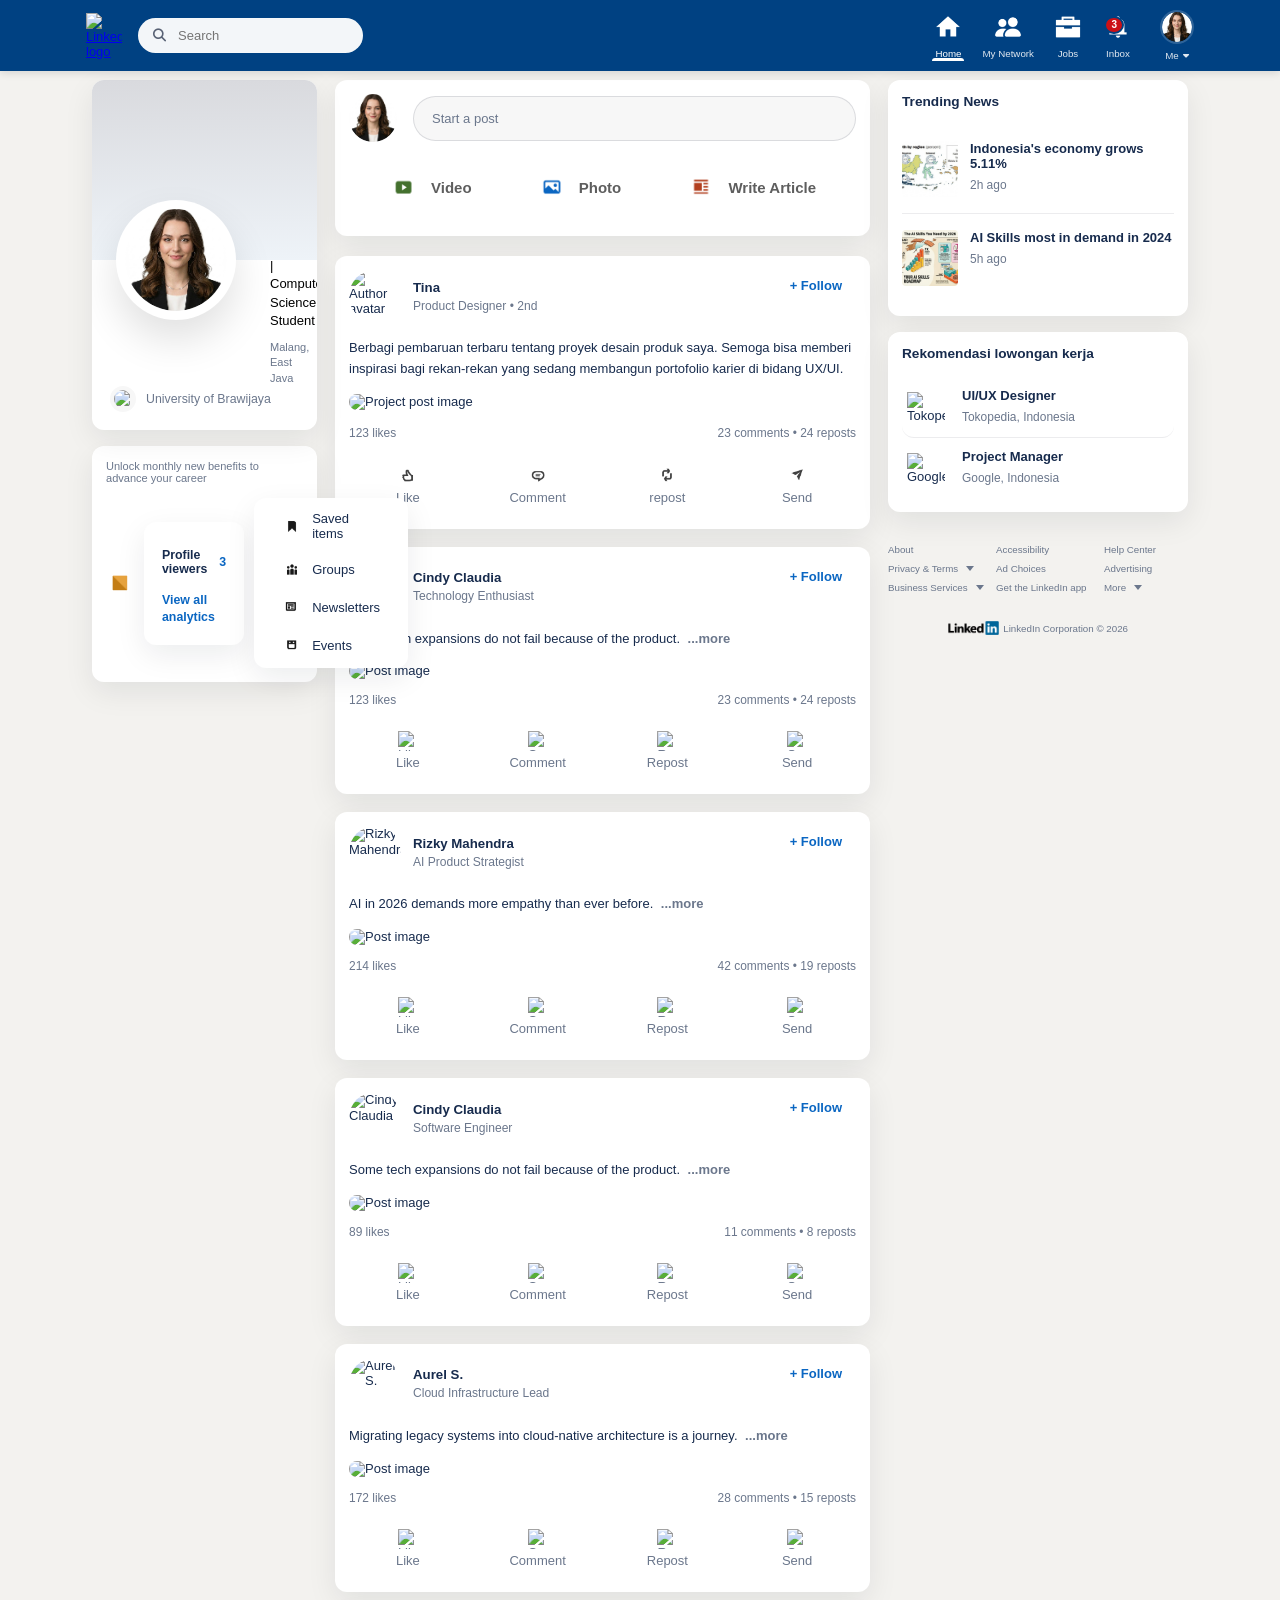
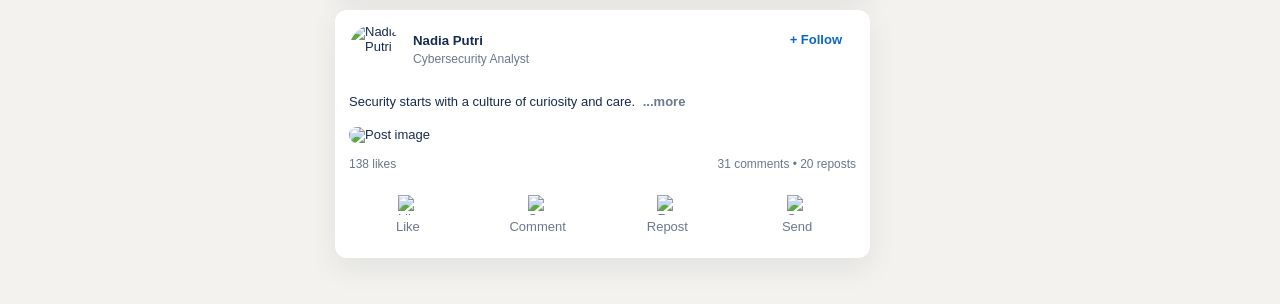
==== index.html @ f642165e "Initial commit" ====
<!DOCTYPE html>
<html lang="id">
<head>
  <meta charset="UTF-8" />
  <meta name="viewport" content="width=device-width, initial-scale=1.0" />
  <title>LinkedIn Redesign</title>
  <link rel="preconnect" href="https://fonts.googleapis.com" />
  <link rel="preconnect" href="https://fonts.gstatic.com" crossorigin />
  <link href="https://fonts.googleapis.com/css2?family=Segoe+UI:wght@400;500;600;700&display=swap" rel="stylesheet" />
  <link rel="stylesheet" href="https://cdnjs.cloudflare.com/ajax/libs/font-awesome/6.5.2/css/all.min.css" integrity="sha512-u6O1axN7+avvS1QzH7Hwz2Jt5/oymE1Uq+wNxxDfi4Z84WU44uWmsajdGq/cvK3U4RHY1sxjYrmxB+QZ7DUxivg==" crossorigin="anonymous" referrerpolicy="no-referrer" />
  <link rel="stylesheet" href="style.css" />
</head>
<body>
  <header class="navbar">
    <div class="navbar-container">
      <div class="navbar-left">
        <a href="#" class="brand">
          <img src="https://upload.wikimedia.org/wikipedia/commons/c/ca/LinkedIn_logo_initials.png" alt="LinkedIn logo" />
        </a>
        <div class="search-box">
          <i class="fas fa-search"></i>
          <input type="text" placeholder="Search" aria-label="Search" />
        </div>
      </div>

      <nav class="navbar-right">
        <ul class="nav-menu">
        <li class="nav-item">
          <a href="index.html" class="nav-button active">
            <img src="foto/home.png" alt="Home" />
            <span>Home</span>
          </a>
        </li>
        <li class="nav-item">
          <a href="#" class="nav-button">
            <img src="foto/network.png" alt="My Network" />
            <span>My Network</span>
          </a>
        </li>
        <li class="nav-item">
          <a href="job.html" class="nav-button">
            <img src="foto/job.png" alt="Jobs" />
            <span>Jobs</span>
          </a>
        </li>
        <li class="nav-item">
          <a href="inbox.html" class="nav-button">
            <img src="foto/inbox.png" alt="Inbox" />
            <span>Inbox</span>
            <span class="nav-badge">3</span>
          </a>
        </li>
        <li class="nav-item profile-item">
          <a href="profile_page.html" class="profile-button">
            <img src="foto/profile.png" alt="Profile" />
            <span>Me <i class="fas fa-caret-down"></i></span>
          </a>
        </li>
      </ul>
    </nav>
    </div>
  </header>

  <main class="page-wrapper">
    <div class="page-grid">
      <aside class="sidebar sidebar-left">
        <section class="card profile-card">
          <div class="profile-banner"></div>
          <div class="profile-avatar-wrap">
            <img class="profile-avatar" src="foto/profile.png" alt="Profil Lindsy" />
          </div>
        <div class="profile-details">
          <h2>Lindsy</h2>
          <p class="profile-role" style="color: #000000;">Information Systems Major | Computer Science Student</p>
          <p class="profile-location">Malang, East Java</p>
        </div>
        <div class="profile-university">
          <img src="https://static.ub.ac.id/static_files/logo/Frame-UB-BT-ala-Jpg.jpg" alt="University of Brawijaya" />
          <span>University of Brawijaya</span>
        </div>
      </section>

      <section class="card promo-card">
        <p class="promo-text">Unlock monthly new benefits to advance your career</p>
        <div class="promo-action">
            <img src="foto/premium.png" alt="Premium icon" />

      <section class="card stats-card">
        <div class="stat-row">
          <span class="stat-title">Profile viewers</span>
          <span class="stat-value">3</span>
        </div>
        <a href="#" class="stat-link">View all analytics</a>
      </section>

      <section class="card nav-card">
        <a href="#" class="nav-item">
          <span class="nav-icon"><img src="foto/save.png" alt="Saved items" /></span>
          <span>Saved items</span>
        </a>
        <a href="#" class="nav-item">
          <span class="nav-icon"><img src="foto/group.png" alt="Groups" /></span>
          <span>Groups</span>
        </a>
        <a href="#" class="nav-item">
          <span class="nav-icon"><img src="foto/news.png" alt="Newsletters" /></span>
          <span>Newsletters</span>
        </a>
        <a href="#" class="nav-item">
          <span class="nav-icon"><img src="foto/event.png" alt="Events" /></span>
          <span>Events</span>
        </a>
      </section>
    </aside>

    <section class="content-area">
      <section class="card post-creator-card">
        <div class="post-create-top">
          <img class="small-avatar" src="foto/profile.png" alt="Avatar" />
          <button class="create-input">Start a post</button>
        </div>
        <div class="post-actions">
          <button><img src="foto/video.png" alt="Video icon" width="100%" /><span>Video</span></button>
          <button><img src="foto/photo.png" alt="Photo icon" width="100%" /><span>Photo</span></button>
          <button><img src="foto/write.png" alt="Write icon" width="100%" /><span>Write Article</span></button>
        </div>
      </section>

      <section id="feed">
        <section class="card post-card">
          <div class="post-header">
            <div class="post-header-left">
              <img src="https://images.unsplash.com/photo-1524504388940-b1c1722653e1?auto=format&fit=crop&w=100&q=80" alt="Author avatar" />
              <div class="post-user">
                <h4>Tina</h4>
                <p>Product Designer • 2nd</p>
              </div>
            </div>
            <button class="follow-button">+ Follow</button>
          </div>

          <div class="post-content">
            <p class="post-text">Berbagi pembaruan terbaru tentang proyek desain produk saya. Semoga bisa memberi inspirasi bagi rekan-rekan yang sedang membangun portofolio karier di bidang UX/UI.</p>
            <img class="post-image" src="https://course-net.com/wp-content/uploads/2022/10/RwbLRVfdwEWPSXIowg8UG6mmHADzpUBjfjzMPgti.png" alt="Project post image" />
          </div>

          <div class="post-meta">
            <span class="meta-left">123 likes</span>
            <span class="meta-right">23 comments • 24 reposts</span>
          </div>

          <div class="post-actions-row">
            <button><img src="foto/like.png" alt="Like" /><span>Like</span></button>
            <button><img src="foto/comment.png" alt="Comment" /><span>Comment</span></button>
            <button><img src="foto/repost.png" alt="Share" /><span>repost</span></button>
            <button><img src="foto/send.png" alt="Send" /><span>Send</span></button>
          </div>
        </section>
      </section>
    </section>

    <aside class="sidebar sidebar-right">
      <section class="card trending-card">
        <h3>Trending News</h3>
        <div class="trend-item">
          <a href="#" class="trend-link">
            <img src="foto/news1.jpg" alt="News 1 Thumbnail" class="trend-thumb" />
            <div class="trend-text">
              <p class="trend-title">Indonesia's economy grows 5.11%</p>
              <p class="trend-meta">2h ago</p>
            </div>
          </a>
        </div>
        <div class="trend-item">
          <a href="#" class="trend-link">
            <img src="foto/news2.png" alt="News 2 Thumbnail" class="trend-thumb" />
            <div class="trend-text">
              <p class="trend-title">AI Skills most in demand in 2024</p>
              <p class="trend-meta">5h ago</p>
            </div>
          </a>
        </div>
      </section>

      <section class="card jobs-card">
        <h3>Rekomendasi lowongan kerja</h3>
        <a href="#" class="job-item job-link">
          <div class="job-logo"><img src="https://lf-web-assets.tokopedia-static.net/obj/tokopedia-web-sg/arael_v3/9438c3e2.png" alt="Tokopedia" /></div>
          <div>
            <p class="job-title">UI/UX Designer</p>
            <p class="job-company">Tokopedia, Indonesia</p>
          </div>
        </a>
        <a href="#" class="job-item job-link">
          <div class="job-logo"><img src="https://upload.wikimedia.org/wikipedia/commons/2/2f/Google_2015_logo.svg" alt="Google" /></div>
          <div>
            <p class="job-title">Project Manager</p>
            <p class="job-company">Google, Indonesia</p>
          </div>
        </a>
      </section>

      <section class="footer-links">
        <a href="#">About</a>
        <a href="#">Accessibility</a>
        <a href="#">Help Center</a>
        <a href="#" class="footer-dropdown">Privacy & Terms</a>
        <a href="#">Ad Choices</a>
        <a href="#">Advertising</a>
        <a href="#" class="footer-dropdown">Business Services</a>
        <a href="#">Get the LinkedIn app</a>
        <a href="#" class="footer-dropdown">More</a>
      </section>
      <div class="footer-copyright">
        <img src="foto/linkedin.png" alt="LinkedIn Logo" class="footer-logo" />
        <span>LinkedIn Corporation © 2026</span>
      </div>
    </aside>
    </div>
  </main>

  <script src="script.js"></script>
</body>
</html>
---- style.css ----
:root {
  color-scheme: light;
  --bg: #f3f2ef;
  --card: #ffffff;
  --surface: #003B5C;
  --text: #172b4d;
  --muted: #6b778c;
  --border: rgba(15, 23, 42, 0.08);
  --shadow: 0 10px 30px rgba(15, 23, 42, 0.08);
}

* {
  box-sizing: border-box;
}

html,
body {
  margin: 0;
  min-height: 100%;
  font-family: 'Segoe UI', sans-serif;
  background: var(--bg);
  color: var(--text);
  font-size: 13px;
}

body {
  padding: 60px 0 0;
}

.main-container,
.page-wrapper {
  max-width: 1128px;
  margin: 0 auto;
  padding: 20px 16px 28px;
}

button,
input {
  font: inherit;
}

.navbar {
  min-height: 64px;
  background: #004182;
  color: #ffffff;
  position: fixed;
  top: 0;
  left: 0;
  width: 100%;
  z-index: 100;
  box-shadow: 0 2px 8px rgba(0, 0, 0, 0.12);
}

.navbar-container {
  max-width: 1128px;
  width: 100%;
  margin: 0 auto;
  padding:  10px;
  display: flex;
  justify-content: space-between;
  align-items: center;
}

.navbar-left {
  display: flex;
  align-items: center;
  gap: 16px;
}

.brand {
  display: flex;
  align-items: center;
  width: auto;
}

.brand img {
  width: 36px;
  height: auto;
  display: block;
}

.search-box {
  display: flex;
  align-items: center;
  gap: 10px;
  background: #f3f6f9;
  color: #596275;
  padding: 8px 14px;
  border-radius: 999px;
  width: min(360px, 100%);
  border: 1px solid rgba(255, 255, 255, 0.18);
}

.search-box input {
  border: none;
  outline: none;
  width: 100%;
  background: transparent;
  color: #182635;
}

.navbar-right {
  display: flex;
  align-items: center;
  height: 100%;
}

.nav-menu {
  display: flex;
  align-items: stretch;
  gap: 18px;
  margin: 0;
  padding: 0;
  list-style: none;
  height: 100%;
}

.nav-item {
  display: flex;
  align-items: stretch;
}

.nav-button,
.profile-button {
  display: flex;
  flex-direction: column;
  align-items: center;
  justify-content: center;
  gap: 6px;
  text-decoration: none;
  color: rgba(255, 255, 255, 0.88);
  font-size: 0.75rem;
  transition: color 0.2s ease, transform 0.2s ease;
  position: relative;
  height: 100%;
}

.nav-button {
  text-decoration: none;
}

.nav-button:hover {
  text-decoration: none;
}

.nav-button.active {
  color: #ffffff;
}

.nav-button.active img {
  filter: brightness(0) invert(1);
}

.nav-badge {
  position: absolute;
  top: 6px;
  right: 10px;
  background-color: #cc1016;
  color: #ffffff;
  font-size: 10px;
  font-weight: 700;
  border-radius: 50%;
  padding: 2px 5px;
  min-width: 16px;
  text-align: center;
  border: 2px solid #004182;
  line-height: 1;
}

.nav-button.active::after {
  content: "";
  position: absolute;
  bottom: 0;
  left: 50%;
  transform: translateX(-50%);
  width: 32px;
  height: 3px;
  background-color: #ffffff;
  border-radius: 4px 4px 0 0;
  z-index: 5;
  height: 3px;
  background-color: #ffffff;
}

.trend-link {
  display: flex;
  align-items: flex-start;
  gap: 12px;
  text-decoration: none;
  color: var(--text);
  padding: 10px 0;
}

.trend-text {
  flex: 1;
}

.trend-thumb {
  width: 56px;
  height: 56px;
  object-fit: cover;
  border-radius: 4px;
  flex-shrink: 0;
}

.trend-link:hover {
  text-decoration: underline;
  color: #0a66c2;
}

.job-link {
  display: flex;
  align-items: center;
  gap: 12px;
  padding: 10px;
  border-radius: 12px;
  text-decoration: none;
  color: inherit;
  transition: background-color 0.2s ease;
}

.job-link:hover {
  background-color: rgba(0, 0, 0, 0.03);
}

.nav-button img {
  max-height: 30px;
  width: auto;
  display: block;
}

.profile-button img{
  max-height: 50px;
  width: auto;
  display: block;
}

.nav-button:hover,
.profile-button:hover {
  color: #ffffff;
  transform: translateY(-1px);
}

.profile-item {
  padding-left: 8px;
}

.profile-button img {
  width: 34px;
  height: 34px;
  border-radius: 50%;
  object-fit: cover;
  border: 2px solid rgba(255, 255, 255, 0.18);
}

.profile-button span {
  display: inline-flex;
  align-items: center;
  gap: 4px;
}

.page-grid {
  display: grid;
  align-items: start;
  grid-template-columns: 225px minmax(0, 1fr) 300px;
  gap: 18px;
}

.sidebar {
  display: flex;
  flex-direction: column;
  gap: 16px;
}

.sidebar-left {
  grid-column: 1;
  position: sticky;
  top: 80px;
  align-self: start;
}

.content-area {
  grid-column: 2;
}

.sidebar-right {
  grid-column: 3;
  position: sticky;
  top: 80px;
  align-self: start;
}

.card {
  background: var(--card);
  border-radius: 12px;
  box-shadow: var(--shadow);
  padding: 14px;
}

.profile-card {
  position: relative;
  padding: 84px 18px 18px;
  text-align: left;
  overflow: hidden;
}

.profile-banner {
  position: absolute;
  top: 0;
  left: 0;
  right: 0;
  height: 80px;
  background: #eef3f8;
}

.profile-avatar-wrap {
  position: absolute;
  top: 39px;
  left: 18px;
  transform: none;
}

.profile-avatar {
  width: 85px;
  height: 85px;
  border-radius: 50%;
  object-fit: cover;
  border: 3px solid #ffffff;
  background: #ffffff;
}

.profile-details {
  margin-top: 45px;
}

.profile-card h2 {
  margin: 0 0 8px;
  font-size: 1.2rem;
}

.profile-role,
.profile-location,
.trend-meta,
.job-company,
.stat-link {
  margin: 0;
  color: #6b778c;
  line-height: 1.4;
  font-size: 0.85rem;
}

.profile-university {
  display: flex;
  align-items: center;
  gap: 10px;
  margin-top: 5px;
  color: #172b4d;
  font-size: 0.95rem;
}

.profile-university img {
  width: 28px;
  height: auto;
  display: block;
  border-radius: 6px;
  background: #f7f7f7;
  padding: 4px;
}

.promo-card {
  padding: 14px;
}

.promo-text {
  margin: 0 0 14px;
  color: #6b778c;
  font-size: 0.85rem;
}

.promo-action {
  display: flex;
  align-items: center;
  gap: 10px;
}

.promo-action img {
  width: 28px;
  height: auto;
  display: block;
}

.promo-link {
  color: #0a66c2;
  font-weight: 600;
  text-decoration: none;
}

.stats-card {
  padding: 18px;
}

.stats-card .stat-row {
  display: flex;
  justify-content: space-between;
  align-items: center;
  gap: 12px;
  margin-bottom: 8px;
}

.stat-title {
  color: #172b4d;
  font-weight: 600;
  font-size: 0.95rem;
}

.stat-value {
  color: #101828;
  font-size: 1.5rem;
  font-weight: 700;
}

.stat-link {
  color: #6b778c;
  text-decoration: none;
  font-size: 0.92rem;
}

.nav-card {
  display: flex;
  flex-direction: column;
  gap: 6px;
  padding: 7px 16px;
}

.nav-card .nav-item {
  display: flex;
  align-items: center;
  gap: 10px;
  padding: 6px 12px;
  color: var(--text);
  text-decoration: none;
  border-radius: 10px;
  transition: background 0.2s ease, color 0.2s ease;
}

.nav-card .nav-item:hover {
  background: #f5f7fa;
  color: #0a66c2;
}

.nav-card .nav-item:last-child {
  border-bottom: none;
}

.nav-card .nav-icon {
  display: inline-flex;
  align-items: center;
  justify-content: center;
  width: auto;
  height: auto;
  border-radius: 0;
  background: none;
  padding: 0;
  margin: 0;
}

.nav-card .nav-icon img {
  width: 20px;
  height: 20px;
  object-fit: contain;
  display: block;
}

.nav-icon {
  display: inline-flex;
  align-items: center;
  justify-content: center;
  width: 30px;
  height: 30px;
  border-radius: 8px;
  background: #eef3f8;
  color: #0a66c2;
  font-size: 0.95rem;
}

.premium-box {
  margin-top: 18px;
  background: #f0fbff;
  border-radius: 12px;
  padding: 14px;
}

.premium-box p {
  margin: 0 0 12px;
  color: #1d484f;
  font-size: 0.95rem;
}

.btn {
  border: none;
  border-radius: 999px;
  padding: 10px 16px;
  cursor: pointer;
  transition: transform 0.2s ease, box-shadow 0.2s ease;
}

.btn:hover {
  transform: translateY(-1px);
  box-shadow: 0 8px 20px rgba(0, 0, 0, 0.08);
}

.btn-primary {
  background: #0a66c2;
  color: #fff;
  font-weight: 600;
}

.stats-card .stat-row {
  display: flex;
  justify-content: space-between;
  align-items: center;
  padding: 8px 0;
  gap: 12px;
  transition: background-color 0.2s ease;
}

.stats-card .stat-row:hover {
  background-color: #f3f2ef;
  cursor: pointer;
}

.stat-title {
  color: #172b4d;
  font-weight: 600;
  font-size: 0.95rem;
}

.stat-value {
  color: #0a66c2;
  font-size: 0.95rem;
  font-weight: 700;
}

.stat-link {
  color: #0966bd;
  font-weight: 600;
  cursor: pointer;
}

.nav-card i {
  width: 24px;
  text-align: center;
  color: #0a66c2;
}

.content-area {
  display: flex;
  flex-direction: column;
  gap: 20px;
}

.post-creator-card {
  display: flex;
  flex-direction: column;
  gap: 10px;
}

.post-create-top {
  display: flex;
  align-items: center;
  gap: 16px;
}

.small-avatar {
  width: 48px;
  height: 48px;
  border-radius: 50%;
  object-fit: cover;
}

.create-input {
  flex: 1;
  border: 1px solid rgba(15, 23, 42, 0.12);
  border-radius: 999px;
  padding: 14px 18px;
  text-align: left;
  color: var(--muted);
  background: #f7f7f7;
  cursor: pointer;
}

.post-actions {
  display: flex;
  justify-content: space-between;
  align-items: center;
  padding: 8px 16px;
  background-color: #ffffff;
}

.post-actions button {
  display: flex;
  align-items: center;
  gap: 12px; 
  background-color: #ffffff;
  border: none;
  outline: none;
  padding: 12px 24px; 
  border-radius: 8px; 
  cursor: pointer;
  transition: background-color 0.2s ease;
}

.post-actions button span {
  font-size: 15px;
  font-weight: 600;       
  color: #5e5e5e;       
}

.post-actions button:hover {
  background-color: #f3f2ef;
}

.post-actions button img {
  width: 30px !important;  
  height: 30px !important; 
  object-fit: contain;     
}

.post-card {
  display: flex;
  flex-direction: column;
  gap: 16px;
  margin-bottom: 18px;
}

.post-card .post-header {
  display: flex;
  justify-content: space-between;
  align-items: flex-start;
  gap: 12px;
}

.post-header-left {
  display: flex;
  gap: 12px;
  align-items: center;
}

.post-header-left img {
  width: 52px;
  height: 52px;
  border-radius: 50%;
  object-fit: cover;
}

.post-user {
  display: flex;
  flex-direction: column;
  gap: 4px;
}

.post-user h4 {
  margin: 0;
  font-size: 1.02rem;
}

.post-user p {
  margin: 0;
  color: var(--muted);
  font-size: 0.93rem;
}

.follow-button {
  border: none;
  outline: none;
  background: #ffffff;
  padding: 8px 14px;
  border-radius: 6px;
  color: #0a66c2;
  font-weight: 600;
  cursor: pointer;
  transition: background-color 0.2s ease;
}

.follow-button:hover {
  background-color: rgba(10, 102, 194, 0.1);
}

.post-content {
  display: flex;
  flex-direction: column;
  gap: 14px;
}

.post-text {
  margin: 0;
  color: var(--text);
  line-height: 1.6;
}

.more-btn {
  display: inline;
  color: #6b778c;
  text-decoration: none;
  margin-left: 4px;
  font-weight: 600;
  cursor: pointer;
}

.more-btn:hover {
  text-decoration: underline;
  color: #0a66c2;
}

.post-text-full.hidden {
  display: none;
}

.post-text-full {
  color: var(--text);
}

.post-image {
  width: 100%;
  height: auto;
  border-radius: 8px;
  object-fit: cover;
  max-height: 360px;
}

.post-meta {
  display: flex;
  justify-content: space-between;
  align-items: center;
  color: var(--muted);
  font-size: 0.92rem;
  gap: 12px;
}

.post-meta .meta-right {
  white-space: nowrap;
}

.post-actions-row {
  display: flex;
  gap: 12px;
  flex-wrap: wrap;
}

.post-actions-row button {
  flex: 1 1 calc(25% - 12px);
  min-width: 90px;
  display: flex;
  flex-direction: column;
  align-items: center;
  justify-content: center;
  gap: 4px;
  background: #FFFFFF;
  border: none;
  border-radius: 10px;
  padding: 10px 0;
  cursor: pointer;
  color: var(--muted);
}

.post-actions-row button:hover {
  background: #f3f3f3;
  color: #000000;
}

.post-actions-row button img {
  width: 20px !important;
  height: 20px !important;
  object-fit: contain;
}

.trending-card h3,
.jobs-card h3 {
  margin: 0 0 16px;
  font-size: 1.05rem;
}

.trend-item,
.job-item {
  display: flex;
  gap: 12px;
  align-items: center;
  padding: 6px 0;
  border-bottom: 1px solid rgba(15, 23, 42, 0.08);
}

.trend-item:last-child,
.job-item:last-child {
  border-bottom: none;
}

.trend-title,
.job-title {
  margin: 0 0 6px;
  font-weight: 600;
}

.trend-meta,
.job-company {
  margin: 0;
  color: var(--muted);
  font-size: 0.92rem;
}

.job-logo {
  width: 48px;
  height: 48px;
  min-width: 48px;
  border-radius: 12px;
  display: grid;
  place-items: center;
}

.job-logo img {
  width: 38px;
  height: auto;
  display: block;
}

.footer-links {
  display: grid;
  grid-template-columns: repeat(3, minmax(100px, 1fr));
  gap: 8px;
  margin-top: 16px;
  font-size: 0.75rem;
}

.footer-links a {
  color: var(--muted);
  text-decoration: none;
  font-size: 0.75rem;
  display: inline-flex;
  align-items: center;
  gap: 4px;
}

.footer-links a:hover {
  color: #0a66c2;
}

.footer-dropdown::after {
  content: '';
  display: inline-block;
  margin-left: 4px;
  width: 0;
  height: 0;
  border-left: 4px solid transparent;
  border-right: 4px solid transparent;
  border-top: 5px solid currentColor;
}

.footer-copyright {
  display: flex;
  align-items: center;
  justify-content: center;
  gap: 4px;
  margin-top: 12px;
  font-size: 0.75rem;
  color: var(--muted);
}

.footer-logo {
  width: auto;
  height: 14px;
}

@media (max-width: 1160px) {
  .page-grid {
    grid-template-columns: repeat(12, minmax(0, 1fr));
  }

  .sidebar-left {
    grid-column: span 4;
  }

  .content-area {
    grid-column: span 8;
  }

  .sidebar-right {
    grid-column: span 12;
  }
}

@media (max-width: 900px) {
  .page-grid {
    grid-template-columns: repeat(12, minmax(0, 1fr));
  }

  .sidebar-left,
  .content-area,
  .sidebar-right {
    grid-column: span 12;
  }

  .page-grid {
    grid-template-columns: 1fr;
  }

  .navbar {
    flex-wrap: wrap;
    gap: 14px;
  }

  .search-box {
    width: 100%;
  }

  .navbar-right {
    justify-content: space-between;
    width: 100%;
  }

  .post-actions button,
  .post-actions-row button {
    flex: 1 1 100%;
  }

  .footer-links {
    grid-template-columns: 1fr;
  }
}

@media (max-width: 620px) {
  .navbar {
    padding: 0 16px;
  }

  .page-grid {
    padding: 16px;
  }

  .card {
    padding: 16px;
  }

  .nav-link {
    font-size: 0.9rem;
  }
}

/* Profile page specific styles */
.profile-grid {
  gap: 24px;
}

.page-grid.profile-grid {
  display: grid;
  align-items: start;
  grid-template-columns: 70% 30%;
  gap: 24px;
}

.profile-main {
  display: flex;
  flex-direction: column;
  gap: 16px;
}

.profile-sidebar {
  display: flex;
  flex-direction: column;
  gap: 16px;
}

.profile-main > .card {
  padding: 24px;
}

.profile-main-card {
  position: relative;
  padding: 120px 24px 24px;
  overflow: hidden;
  min-height: 320px;
}

.profile-banner {
  position: absolute;
  top: 0;
  left: 0;
  right: 0;
  height: 180px;
  background: linear-gradient(180deg, #d9dade 0%, #eef3f8 100%);
}

.profile-avatar-wrap {
  position: absolute;
  top: 120px;
  left: 24px;
  width: 120px;
  height: 120px;
  border-radius: 50%;
  background: #ffffff;
  display: grid;
  place-items: center;
  padding: 6px;
  box-shadow: 0 20px 40px rgba(0, 0, 0, 0.12);
}

.profile-avatar {
  width: 108px;
  height: 108px;
  border-radius: 50%;
  object-fit: cover;
}

.profile-details {
  padding-left: 160px;
  display: flex;
  flex-direction: column;
  gap: 10px;
  margin-top: 0;
}

.profile-details h2 {
  margin: 0;
  font-size: 2rem;
  line-height: 1.1;
}

.profile-role {
  margin: 0;
  color: #4f5f6f;
  font-size: 1rem;
  max-width: 520px;
}

.profile-meta-row {
  display: flex;
  align-items: center;
  gap: 14px;
  flex-wrap: wrap;
  color: #6b778c;
  font-size: 0.95rem;
}

.profile-university {
  display: flex;
  align-items: center;
  gap: 10px;
  color: #6b778c;
  font-size: 0.95rem;
  margin: 0;
}

.profile-university img {
  width: 26px;
  height: 26px;
  border-radius: 50%;
  object-fit: cover;
}

.stat-link {
  display: inline-flex;
  color: #0a66c2;
  text-decoration: none;
  font-weight: 600;
  font-size: 0.95rem;
}

.profile-actions {
  display: flex;
  flex-wrap: wrap;
  gap: 8px;
  margin-top: 18px;
}

.profile-actions .btn {
  padding: 10px 18px;
  min-height: 42px;
  font-size: 0.95rem;
}

.about-card,
.experience-card,
.people-viewed-card,
.recommendation-card {
  padding: 24px;
}

.about-card h3,
.experience-card h3,
.people-viewed-card h3,
.recommendation-card h3 {
  margin: 0 0 16px;
  font-size: 1.05rem;
}

.about-card p,
.experience-card p {
  margin: 0;
  line-height: 1.75;
  color: #4f5f6f;
}

.experience-item {
  display: flex;
  gap: 16px;
  align-items: flex-start;
}

.experience-item .job-logo-small img {
  width: 56px;
  height: 56px;
  border-radius: 12px;
  object-fit: cover;
}

.people-viewed-item {
  display: grid;
  grid-template-columns: auto 1fr auto;
  gap: 12px;
  align-items: center;
}

.recommendation-item {
  display: grid;
  grid-template-columns: auto 1fr;
  gap: 12px;
  align-items: center;
}

.people-viewed-item:last-child,
.recommendation-item:last-child {
  margin-bottom: 0;
}

.avatar-sm,
.rec-avatar img {
  width: 44px;
  height: 44px;
  border-radius: 50%;
  object-fit: cover;
}

.people-viewed-info,
.rec-content {
  min-width: 0;
}

.people-viewed-info .job-title,
.rec-content .job-title {
  margin: 0 0 4px;
  font-weight: 700;
}

.people-viewed-info .job-meta,
.rec-content .job-company,
.rec-content .job-meta {
  margin: 0;
  color: #6b778c;
  font-size: 0.88rem;
  line-height: 1.4;
}

.connect-btn {
  white-space: nowrap;
  justify-self: end;
}

.show-all-link,
.see-more-link {
  display: inline-flex;
  margin-top: 12px;
  color: #0a66c2;
  text-decoration: none;
  font-weight: 600;
}

.widget-card {
  display: flex;
  flex-direction: column;
  gap: 16px;
}

@media (max-width: 960px) {
  .page-grid.profile-grid {
    grid-template-columns: 1fr;
  }

  .profile-main-card {
    padding: 120px 18px 18px;
  }

  .profile-avatar-wrap {
    left: 18px;
  }

  .profile-details {
    padding-left: 0;
  }
}

@media (max-width: 720px) {
  .navbar-container {
    flex-wrap: wrap;
    justify-content: center;
    gap: 12px;
  }

  .navbar-right {
    width: 100%;
  }

  .nav-menu {
    justify-content: center;
    flex-wrap: wrap;
  }

  .profile-grid {
    gap: 18px;
  }
}
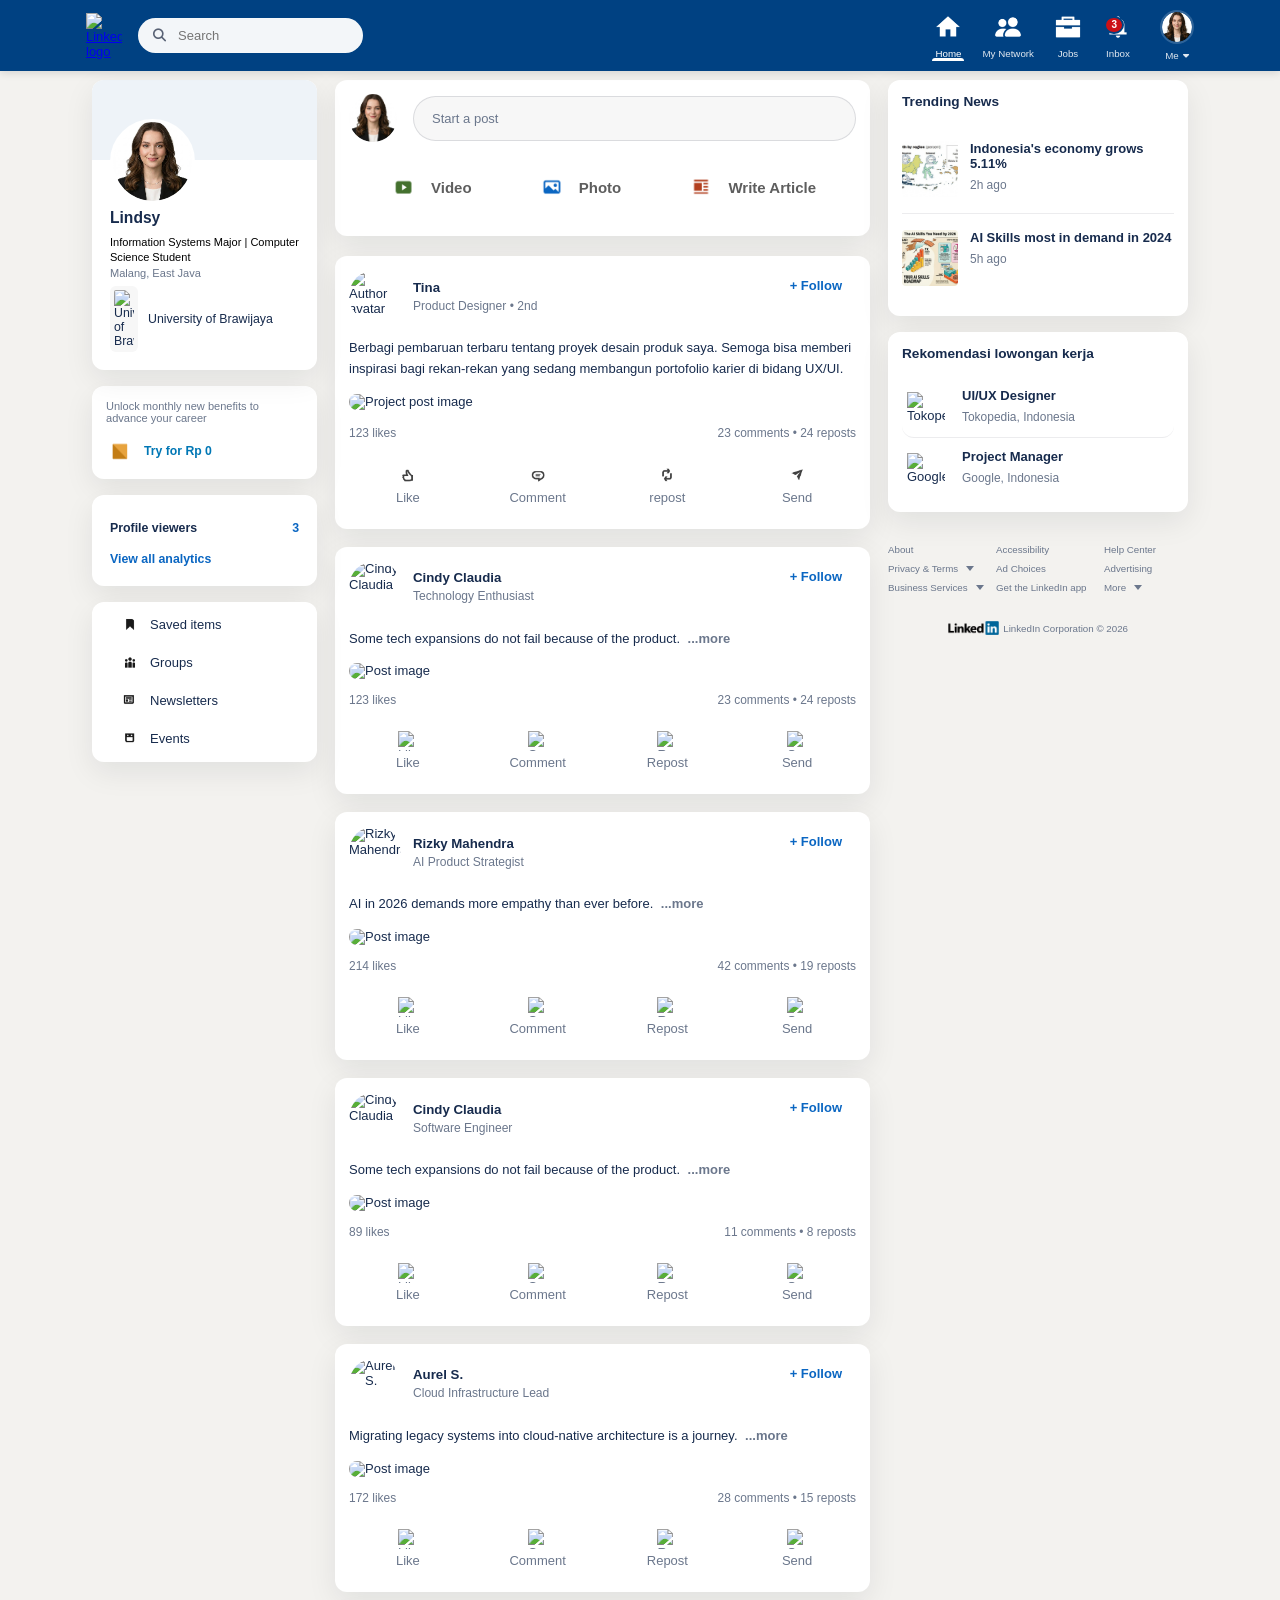
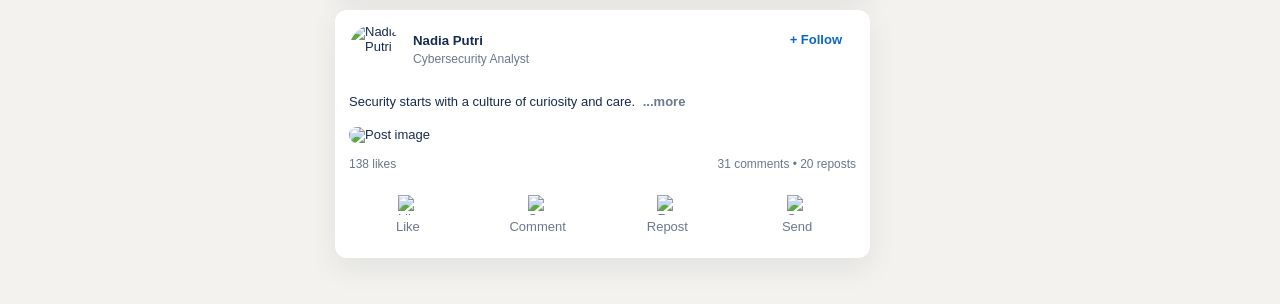
==== commit 19ac387c: "Add files via upload" ====
--- a/index.html
+++ b/index.html
@@ -64,26 +64,29 @@
   <main class="page-wrapper">
     <div class="page-grid">
       <aside class="sidebar sidebar-left">
-        <section class="card profile-card">
-          <div class="profile-banner"></div>
-          <div class="profile-avatar-wrap">
-            <img class="profile-avatar" src="foto/profile.png" alt="Profil Lindsy" />
-          </div>
-        <div class="profile-details">
-          <h2>Lindsy</h2>
-          <p class="profile-role" style="color: #000000;">Information Systems Major | Computer Science Student</p>
-          <p class="profile-location">Malang, East Java</p>
-        </div>
-        <div class="profile-university">
-          <img src="https://static.ub.ac.id/static_files/logo/Frame-UB-BT-ala-Jpg.jpg" alt="University of Brawijaya" />
-          <span>University of Brawijaya</span>
-        </div>
-      </section>
-
-      <section class="card promo-card">
-        <p class="promo-text">Unlock monthly new benefits to advance your career</p>
-        <div class="promo-action">
+        <section class="card home-profile-card">
+          <div class="home-profile-banner"></div>
+          <div class="home-profile-avatar-wrap">
+            <img class="home-profile-avatar" src="foto/profile.png" alt="Profil Lindsy" />
+          </div>
+          <div class="home-profile-details">
+            <h2>Lindsy</h2>
+            <p class="home-profile-role" style="color: #000000;">Information Systems Major | Computer Science Student</p>
+            <p class="home-profile-location">Malang, East Java</p>
+          </div>
+          <div class="home-profile-university">
+            <img src="https://static.ub.ac.id/static_files/logo/Frame-UB-BT-ala-Jpg.jpg" alt="University of Brawijaya" />
+            <span>University of Brawijaya</span>
+          </div>
+        </section>
+
+        <section class="card promo-card">
+          <p class="promo-text">Unlock monthly new benefits to advance your career</p>
+          <div class="promo-action">
             <img src="foto/premium.png" alt="Premium icon" />
+            <span class="promo-cta">Try for Rp 0</span>
+          </div>
+        </section>
 
       <section class="card stats-card">
         <div class="stat-row">
--- a/style.css
+++ b/style.css
@@ -1,1218 +1,1225 @@
-:root {
-  color-scheme: light;
-  --bg: #f3f2ef;
-  --card: #ffffff;
-  --surface: #003B5C;
-  --text: #172b4d;
-  --muted: #6b778c;
-  --border: rgba(15, 23, 42, 0.08);
-  --shadow: 0 10px 30px rgba(15, 23, 42, 0.08);
-}
-
-* {
-  box-sizing: border-box;
-}
-
-html,
-body {
-  margin: 0;
-  min-height: 100%;
-  font-family: 'Segoe UI', sans-serif;
-  background: var(--bg);
-  color: var(--text);
-  font-size: 13px;
-}
-
-body {
-  padding: 60px 0 0;
-}
-
-.main-container,
-.page-wrapper {
-  max-width: 1128px;
-  margin: 0 auto;
-  padding: 20px 16px 28px;
-}
-
-button,
-input {
-  font: inherit;
-}
-
-.navbar {
-  min-height: 64px;
-  background: #004182;
-  color: #ffffff;
-  position: fixed;
-  top: 0;
-  left: 0;
-  width: 100%;
-  z-index: 100;
-  box-shadow: 0 2px 8px rgba(0, 0, 0, 0.12);
-}
-
-.navbar-container {
-  max-width: 1128px;
-  width: 100%;
-  margin: 0 auto;
-  padding:  10px;
-  display: flex;
-  justify-content: space-between;
-  align-items: center;
-}
-
-.navbar-left {
-  display: flex;
-  align-items: center;
-  gap: 16px;
-}
-
-.brand {
-  display: flex;
-  align-items: center;
-  width: auto;
-}
-
-.brand img {
-  width: 36px;
-  height: auto;
-  display: block;
-}
-
-.search-box {
-  display: flex;
-  align-items: center;
-  gap: 10px;
-  background: #f3f6f9;
-  color: #596275;
-  padding: 8px 14px;
-  border-radius: 999px;
-  width: min(360px, 100%);
-  border: 1px solid rgba(255, 255, 255, 0.18);
-}
-
-.search-box input {
-  border: none;
-  outline: none;
-  width: 100%;
-  background: transparent;
-  color: #182635;
-}
-
-.navbar-right {
-  display: flex;
-  align-items: center;
-  height: 100%;
-}
-
-.nav-menu {
-  display: flex;
-  align-items: stretch;
-  gap: 18px;
-  margin: 0;
-  padding: 0;
-  list-style: none;
-  height: 100%;
-}
-
-.nav-item {
-  display: flex;
-  align-items: stretch;
-}
-
-.nav-button,
-.profile-button {
-  display: flex;
-  flex-direction: column;
-  align-items: center;
-  justify-content: center;
-  gap: 6px;
-  text-decoration: none;
-  color: rgba(255, 255, 255, 0.88);
-  font-size: 0.75rem;
-  transition: color 0.2s ease, transform 0.2s ease;
-  position: relative;
-  height: 100%;
-}
-
-.nav-button {
-  text-decoration: none;
-}
-
-.nav-button:hover {
-  text-decoration: none;
-}
-
-.nav-button.active {
-  color: #ffffff;
-}
-
-.nav-button.active img {
-  filter: brightness(0) invert(1);
-}
-
-.nav-badge {
-  position: absolute;
-  top: 6px;
-  right: 10px;
-  background-color: #cc1016;
-  color: #ffffff;
-  font-size: 10px;
-  font-weight: 700;
-  border-radius: 50%;
-  padding: 2px 5px;
-  min-width: 16px;
-  text-align: center;
-  border: 2px solid #004182;
-  line-height: 1;
-}
-
-.nav-button.active::after {
-  content: "";
-  position: absolute;
-  bottom: 0;
-  left: 50%;
-  transform: translateX(-50%);
-  width: 32px;
-  height: 3px;
-  background-color: #ffffff;
-  border-radius: 4px 4px 0 0;
-  z-index: 5;
-  height: 3px;
-  background-color: #ffffff;
-}
-
-.trend-link {
-  display: flex;
-  align-items: flex-start;
-  gap: 12px;
-  text-decoration: none;
-  color: var(--text);
-  padding: 10px 0;
-}
-
-.trend-text {
-  flex: 1;
-}
-
-.trend-thumb {
-  width: 56px;
-  height: 56px;
-  object-fit: cover;
-  border-radius: 4px;
-  flex-shrink: 0;
-}
-
-.trend-link:hover {
-  text-decoration: underline;
-  color: #0a66c2;
-}
-
-.job-link {
-  display: flex;
-  align-items: center;
-  gap: 12px;
-  padding: 10px;
-  border-radius: 12px;
-  text-decoration: none;
-  color: inherit;
-  transition: background-color 0.2s ease;
-}
-
-.job-link:hover {
-  background-color: rgba(0, 0, 0, 0.03);
-}
-
-.nav-button img {
-  max-height: 30px;
-  width: auto;
-  display: block;
-}
-
-.profile-button img{
-  max-height: 50px;
-  width: auto;
-  display: block;
-}
-
-.nav-button:hover,
-.profile-button:hover {
-  color: #ffffff;
-  transform: translateY(-1px);
-}
-
-.profile-item {
-  padding-left: 8px;
-}
-
-.profile-button img {
-  width: 34px;
-  height: 34px;
-  border-radius: 50%;
-  object-fit: cover;
-  border: 2px solid rgba(255, 255, 255, 0.18);
-}
-
-.profile-button span {
-  display: inline-flex;
-  align-items: center;
-  gap: 4px;
-}
-
-.page-grid {
-  display: grid;
-  align-items: start;
-  grid-template-columns: 225px minmax(0, 1fr) 300px;
-  gap: 18px;
-}
-
-.sidebar {
-  display: flex;
-  flex-direction: column;
-  gap: 16px;
-}
-
-.sidebar-left {
-  grid-column: 1;
-  position: sticky;
-  top: 80px;
-  align-self: start;
-}
-
-.content-area {
-  grid-column: 2;
-}
-
-.sidebar-right {
-  grid-column: 3;
-  position: sticky;
-  top: 80px;
-  align-self: start;
-}
-
-.card {
-  background: var(--card);
-  border-radius: 12px;
-  box-shadow: var(--shadow);
-  padding: 14px;
-}
-
-.profile-card {
-  position: relative;
-  padding: 84px 18px 18px;
-  text-align: left;
-  overflow: hidden;
-}
-
-.profile-banner {
-  position: absolute;
-  top: 0;
-  left: 0;
-  right: 0;
-  height: 80px;
-  background: #eef3f8;
-}
-
-.profile-avatar-wrap {
-  position: absolute;
-  top: 39px;
-  left: 18px;
-  transform: none;
-}
-
-.profile-avatar {
-  width: 85px;
-  height: 85px;
-  border-radius: 50%;
-  object-fit: cover;
-  border: 3px solid #ffffff;
-  background: #ffffff;
-}
-
-.profile-details {
-  margin-top: 45px;
-}
-
-.profile-card h2 {
-  margin: 0 0 8px;
-  font-size: 1.2rem;
-}
-
-.profile-role,
-.profile-location,
-.trend-meta,
-.job-company,
-.stat-link {
-  margin: 0;
-  color: #6b778c;
-  line-height: 1.4;
-  font-size: 0.85rem;
-}
-
-.profile-university {
-  display: flex;
-  align-items: center;
-  gap: 10px;
-  margin-top: 5px;
-  color: #172b4d;
-  font-size: 0.95rem;
-}
-
-.profile-university img {
-  width: 28px;
-  height: auto;
-  display: block;
-  border-radius: 6px;
-  background: #f7f7f7;
-  padding: 4px;
-}
-
-.promo-card {
-  padding: 14px;
-}
-
-.promo-text {
-  margin: 0 0 14px;
-  color: #6b778c;
-  font-size: 0.85rem;
-}
-
-.promo-action {
-  display: flex;
-  align-items: center;
-  gap: 10px;
-}
-
-.promo-action img {
-  width: 28px;
-  height: auto;
-  display: block;
-}
-
-.promo-link {
-  color: #0a66c2;
-  font-weight: 600;
-  text-decoration: none;
-}
-
-.stats-card {
-  padding: 18px;
-}
-
-.stats-card .stat-row {
-  display: flex;
-  justify-content: space-between;
-  align-items: center;
-  gap: 12px;
-  margin-bottom: 8px;
-}
-
-.stat-title {
-  color: #172b4d;
-  font-weight: 600;
-  font-size: 0.95rem;
-}
-
-.stat-value {
-  color: #101828;
-  font-size: 1.5rem;
-  font-weight: 700;
-}
-
-.stat-link {
-  color: #6b778c;
-  text-decoration: none;
-  font-size: 0.92rem;
-}
-
-.nav-card {
-  display: flex;
-  flex-direction: column;
-  gap: 6px;
-  padding: 7px 16px;
-}
-
-.nav-card .nav-item {
-  display: flex;
-  align-items: center;
-  gap: 10px;
-  padding: 6px 12px;
-  color: var(--text);
-  text-decoration: none;
-  border-radius: 10px;
-  transition: background 0.2s ease, color 0.2s ease;
-}
-
-.nav-card .nav-item:hover {
-  background: #f5f7fa;
-  color: #0a66c2;
-}
-
-.nav-card .nav-item:last-child {
-  border-bottom: none;
-}
-
-.nav-card .nav-icon {
-  display: inline-flex;
-  align-items: center;
-  justify-content: center;
-  width: auto;
-  height: auto;
-  border-radius: 0;
-  background: none;
-  padding: 0;
-  margin: 0;
-}
-
-.nav-card .nav-icon img {
-  width: 20px;
-  height: 20px;
-  object-fit: contain;
-  display: block;
-}
-
-.nav-icon {
-  display: inline-flex;
-  align-items: center;
-  justify-content: center;
-  width: 30px;
-  height: 30px;
-  border-radius: 8px;
-  background: #eef3f8;
-  color: #0a66c2;
-  font-size: 0.95rem;
-}
-
-.premium-box {
-  margin-top: 18px;
-  background: #f0fbff;
-  border-radius: 12px;
-  padding: 14px;
-}
-
-.premium-box p {
-  margin: 0 0 12px;
-  color: #1d484f;
-  font-size: 0.95rem;
-}
-
-.btn {
-  border: none;
-  border-radius: 999px;
-  padding: 10px 16px;
-  cursor: pointer;
-  transition: transform 0.2s ease, box-shadow 0.2s ease;
-}
-
-.btn:hover {
-  transform: translateY(-1px);
-  box-shadow: 0 8px 20px rgba(0, 0, 0, 0.08);
-}
-
-.btn-primary {
-  background: #0a66c2;
-  color: #fff;
-  font-weight: 600;
-}
-
-.stats-card .stat-row {
-  display: flex;
-  justify-content: space-between;
-  align-items: center;
-  padding: 8px 0;
-  gap: 12px;
-  transition: background-color 0.2s ease;
-}
-
-.stats-card .stat-row:hover {
-  background-color: #f3f2ef;
-  cursor: pointer;
-}
-
-.stat-title {
-  color: #172b4d;
-  font-weight: 600;
-  font-size: 0.95rem;
-}
-
-.stat-value {
-  color: #0a66c2;
-  font-size: 0.95rem;
-  font-weight: 700;
-}
-
-.stat-link {
-  color: #0966bd;
-  font-weight: 600;
-  cursor: pointer;
-}
-
-.nav-card i {
-  width: 24px;
-  text-align: center;
-  color: #0a66c2;
-}
-
-.content-area {
-  display: flex;
-  flex-direction: column;
-  gap: 20px;
-}
-
-.post-creator-card {
-  display: flex;
-  flex-direction: column;
-  gap: 10px;
-}
-
-.post-create-top {
-  display: flex;
-  align-items: center;
-  gap: 16px;
-}
-
-.small-avatar {
-  width: 48px;
-  height: 48px;
-  border-radius: 50%;
-  object-fit: cover;
-}
-
-.create-input {
-  flex: 1;
-  border: 1px solid rgba(15, 23, 42, 0.12);
-  border-radius: 999px;
-  padding: 14px 18px;
-  text-align: left;
-  color: var(--muted);
-  background: #f7f7f7;
-  cursor: pointer;
-}
-
-.post-actions {
-  display: flex;
-  justify-content: space-between;
-  align-items: center;
-  padding: 8px 16px;
-  background-color: #ffffff;
-}
-
-.post-actions button {
-  display: flex;
-  align-items: center;
-  gap: 12px; 
-  background-color: #ffffff;
-  border: none;
-  outline: none;
-  padding: 12px 24px; 
-  border-radius: 8px; 
-  cursor: pointer;
-  transition: background-color 0.2s ease;
-}
-
-.post-actions button span {
-  font-size: 15px;
-  font-weight: 600;       
-  color: #5e5e5e;       
-}
-
-.post-actions button:hover {
-  background-color: #f3f2ef;
-}
-
-.post-actions button img {
-  width: 30px !important;  
-  height: 30px !important; 
-  object-fit: contain;     
-}
-
-.post-card {
-  display: flex;
-  flex-direction: column;
-  gap: 16px;
-  margin-bottom: 18px;
-}
-
-.post-card .post-header {
-  display: flex;
-  justify-content: space-between;
-  align-items: flex-start;
-  gap: 12px;
-}
-
-.post-header-left {
-  display: flex;
-  gap: 12px;
-  align-items: center;
-}
-
-.post-header-left img {
-  width: 52px;
-  height: 52px;
-  border-radius: 50%;
-  object-fit: cover;
-}
-
-.post-user {
-  display: flex;
-  flex-direction: column;
-  gap: 4px;
-}
-
-.post-user h4 {
-  margin: 0;
-  font-size: 1.02rem;
-}
-
-.post-user p {
-  margin: 0;
-  color: var(--muted);
-  font-size: 0.93rem;
-}
-
-.follow-button {
-  border: none;
-  outline: none;
-  background: #ffffff;
-  padding: 8px 14px;
-  border-radius: 6px;
-  color: #0a66c2;
-  font-weight: 600;
-  cursor: pointer;
-  transition: background-color 0.2s ease;
-}
-
-.follow-button:hover {
-  background-color: rgba(10, 102, 194, 0.1);
-}
-
-.post-content {
-  display: flex;
-  flex-direction: column;
-  gap: 14px;
-}
-
-.post-text {
-  margin: 0;
-  color: var(--text);
-  line-height: 1.6;
-}
-
-.more-btn {
-  display: inline;
-  color: #6b778c;
-  text-decoration: none;
-  margin-left: 4px;
-  font-weight: 600;
-  cursor: pointer;
-}
-
-.more-btn:hover {
-  text-decoration: underline;
-  color: #0a66c2;
-}
-
-.post-text-full.hidden {
-  display: none;
-}
-
-.post-text-full {
-  color: var(--text);
-}
-
-.post-image {
-  width: 100%;
-  height: auto;
-  border-radius: 8px;
-  object-fit: cover;
-  max-height: 360px;
-}
-
-.post-meta {
-  display: flex;
-  justify-content: space-between;
-  align-items: center;
-  color: var(--muted);
-  font-size: 0.92rem;
-  gap: 12px;
-}
-
-.post-meta .meta-right {
-  white-space: nowrap;
-}
-
-.post-actions-row {
-  display: flex;
-  gap: 12px;
-  flex-wrap: wrap;
-}
-
-.post-actions-row button {
-  flex: 1 1 calc(25% - 12px);
-  min-width: 90px;
-  display: flex;
-  flex-direction: column;
-  align-items: center;
-  justify-content: center;
-  gap: 4px;
-  background: #FFFFFF;
-  border: none;
-  border-radius: 10px;
-  padding: 10px 0;
-  cursor: pointer;
-  color: var(--muted);
-}
-
-.post-actions-row button:hover {
-  background: #f3f3f3;
-  color: #000000;
-}
-
-.post-actions-row button img {
-  width: 20px !important;
-  height: 20px !important;
-  object-fit: contain;
-}
-
-.trending-card h3,
-.jobs-card h3 {
-  margin: 0 0 16px;
-  font-size: 1.05rem;
-}
-
-.trend-item,
-.job-item {
-  display: flex;
-  gap: 12px;
-  align-items: center;
-  padding: 6px 0;
-  border-bottom: 1px solid rgba(15, 23, 42, 0.08);
-}
-
-.trend-item:last-child,
-.job-item:last-child {
-  border-bottom: none;
-}
-
-.trend-title,
-.job-title {
-  margin: 0 0 6px;
-  font-weight: 600;
-}
-
-.trend-meta,
-.job-company {
-  margin: 0;
-  color: var(--muted);
-  font-size: 0.92rem;
-}
-
-.job-logo {
-  width: 48px;
-  height: 48px;
-  min-width: 48px;
-  border-radius: 12px;
-  display: grid;
-  place-items: center;
-}
-
-.job-logo img {
-  width: 38px;
-  height: auto;
-  display: block;
-}
-
-.footer-links {
-  display: grid;
-  grid-template-columns: repeat(3, minmax(100px, 1fr));
-  gap: 8px;
-  margin-top: 16px;
-  font-size: 0.75rem;
-}
-
-.footer-links a {
-  color: var(--muted);
-  text-decoration: none;
-  font-size: 0.75rem;
-  display: inline-flex;
-  align-items: center;
-  gap: 4px;
-}
-
-.footer-links a:hover {
-  color: #0a66c2;
-}
-
-.footer-dropdown::after {
-  content: '';
-  display: inline-block;
-  margin-left: 4px;
-  width: 0;
-  height: 0;
-  border-left: 4px solid transparent;
-  border-right: 4px solid transparent;
-  border-top: 5px solid currentColor;
-}
-
-.footer-copyright {
-  display: flex;
-  align-items: center;
-  justify-content: center;
-  gap: 4px;
-  margin-top: 12px;
-  font-size: 0.75rem;
-  color: var(--muted);
-}
-
-.footer-logo {
-  width: auto;
-  height: 14px;
-}
-
-@media (max-width: 1160px) {
-  .page-grid {
-    grid-template-columns: repeat(12, minmax(0, 1fr));
-  }
-
-  .sidebar-left {
-    grid-column: span 4;
-  }
-
-  .content-area {
-    grid-column: span 8;
-  }
-
-  .sidebar-right {
-    grid-column: span 12;
-  }
-}
-
-@media (max-width: 900px) {
-  .page-grid {
-    grid-template-columns: repeat(12, minmax(0, 1fr));
-  }
-
-  .sidebar-left,
-  .content-area,
-  .sidebar-right {
-    grid-column: span 12;
-  }
-
-  .page-grid {
-    grid-template-columns: 1fr;
-  }
-
-  .navbar {
-    flex-wrap: wrap;
-    gap: 14px;
-  }
-
-  .search-box {
-    width: 100%;
-  }
-
-  .navbar-right {
-    justify-content: space-between;
-    width: 100%;
-  }
-
-  .post-actions button,
-  .post-actions-row button {
-    flex: 1 1 100%;
-  }
-
-  .footer-links {
-    grid-template-columns: 1fr;
-  }
-}
-
-@media (max-width: 620px) {
-  .navbar {
-    padding: 0 16px;
-  }
-
-  .page-grid {
-    padding: 16px;
-  }
-
-  .card {
-    padding: 16px;
-  }
-
-  .nav-link {
-    font-size: 0.9rem;
-  }
-}
-
-/* Profile page specific styles */
-.profile-grid {
-  gap: 24px;
-}
-
-.page-grid.profile-grid {
-  display: grid;
-  align-items: start;
-  grid-template-columns: 70% 30%;
-  gap: 24px;
-}
-
-.profile-main {
-  display: flex;
-  flex-direction: column;
-  gap: 16px;
-}
-
-.profile-sidebar {
-  display: flex;
-  flex-direction: column;
-  gap: 16px;
-}
-
-.profile-main > .card {
-  padding: 24px;
-}
-
-.profile-main-card {
-  position: relative;
-  padding: 120px 24px 24px;
-  overflow: hidden;
-  min-height: 320px;
-}
-
-.profile-banner {
-  position: absolute;
-  top: 0;
-  left: 0;
-  right: 0;
-  height: 180px;
-  background: linear-gradient(180deg, #d9dade 0%, #eef3f8 100%);
-}
-
-.profile-avatar-wrap {
-  position: absolute;
-  top: 120px;
-  left: 24px;
-  width: 120px;
-  height: 120px;
-  border-radius: 50%;
-  background: #ffffff;
-  display: grid;
-  place-items: center;
-  padding: 6px;
-  box-shadow: 0 20px 40px rgba(0, 0, 0, 0.12);
-}
-
-.profile-avatar {
-  width: 108px;
-  height: 108px;
-  border-radius: 50%;
-  object-fit: cover;
-}
-
-.profile-details {
-  padding-left: 160px;
-  display: flex;
-  flex-direction: column;
-  gap: 10px;
-  margin-top: 0;
-}
-
-.profile-details h2 {
-  margin: 0;
-  font-size: 2rem;
-  line-height: 1.1;
-}
-
-.profile-role {
-  margin: 0;
-  color: #4f5f6f;
-  font-size: 1rem;
-  max-width: 520px;
-}
-
-.profile-meta-row {
-  display: flex;
-  align-items: center;
-  gap: 14px;
-  flex-wrap: wrap;
-  color: #6b778c;
-  font-size: 0.95rem;
-}
-
-.profile-university {
-  display: flex;
-  align-items: center;
-  gap: 10px;
-  color: #6b778c;
-  font-size: 0.95rem;
-  margin: 0;
-}
-
-.profile-university img {
-  width: 26px;
-  height: 26px;
-  border-radius: 50%;
-  object-fit: cover;
-}
-
-.stat-link {
-  display: inline-flex;
-  color: #0a66c2;
-  text-decoration: none;
-  font-weight: 600;
-  font-size: 0.95rem;
-}
-
-.profile-actions {
-  display: flex;
-  flex-wrap: wrap;
-  gap: 8px;
-  margin-top: 18px;
-}
-
-.profile-actions .btn {
-  padding: 10px 18px;
-  min-height: 42px;
-  font-size: 0.95rem;
-}
-
-.about-card,
-.experience-card,
-.people-viewed-card,
-.recommendation-card {
-  padding: 24px;
-}
-
-.about-card h3,
-.experience-card h3,
-.people-viewed-card h3,
-.recommendation-card h3 {
-  margin: 0 0 16px;
-  font-size: 1.05rem;
-}
-
-.about-card p,
-.experience-card p {
-  margin: 0;
-  line-height: 1.75;
-  color: #4f5f6f;
-}
-
-.experience-item {
-  display: flex;
-  gap: 16px;
-  align-items: flex-start;
-}
-
-.experience-item .job-logo-small img {
-  width: 56px;
-  height: 56px;
-  border-radius: 12px;
-  object-fit: cover;
-}
-
-.people-viewed-item {
-  display: grid;
-  grid-template-columns: auto 1fr auto;
-  gap: 12px;
-  align-items: center;
-}
-
-.recommendation-item {
-  display: grid;
-  grid-template-columns: auto 1fr;
-  gap: 12px;
-  align-items: center;
-}
-
-.people-viewed-item:last-child,
-.recommendation-item:last-child {
-  margin-bottom: 0;
-}
-
-.avatar-sm,
-.rec-avatar img {
-  width: 44px;
-  height: 44px;
-  border-radius: 50%;
-  object-fit: cover;
-}
-
-.people-viewed-info,
-.rec-content {
-  min-width: 0;
-}
-
-.people-viewed-info .job-title,
-.rec-content .job-title {
-  margin: 0 0 4px;
-  font-weight: 700;
-}
-
-.people-viewed-info .job-meta,
-.rec-content .job-company,
-.rec-content .job-meta {
-  margin: 0;
-  color: #6b778c;
-  font-size: 0.88rem;
-  line-height: 1.4;
-}
-
-.connect-btn {
-  white-space: nowrap;
-  justify-self: end;
-}
-
-.show-all-link,
-.see-more-link {
-  display: inline-flex;
-  margin-top: 12px;
-  color: #0a66c2;
-  text-decoration: none;
-  font-weight: 600;
-}
-
-.widget-card {
-  display: flex;
-  flex-direction: column;
-  gap: 16px;
-}
-
-@media (max-width: 960px) {
-  .page-grid.profile-grid {
-    grid-template-columns: 1fr;
-  }
-
-  .profile-main-card {
-    padding: 120px 18px 18px;
-  }
-
-  .profile-avatar-wrap {
-    left: 18px;
-  }
-
-  .profile-details {
-    padding-left: 0;
-  }
-}
-
-@media (max-width: 720px) {
-  .navbar-container {
-    flex-wrap: wrap;
-    justify-content: center;
-    gap: 12px;
-  }
-
-  .navbar-right {
-    width: 100%;
-  }
-
-  .nav-menu {
-    justify-content: center;
-    flex-wrap: wrap;
-  }
-
-  .profile-grid {
-    gap: 18px;
-  }
-}
+:root {
+  color-scheme: light;
+  --bg: #f3f2ef;
+  --card: #ffffff;
+  --surface: #003B5C;
+  --text: #172b4d;
+  --muted: #6b778c;
+  --border: rgba(15, 23, 42, 0.08);
+  --shadow: 0 10px 30px rgba(15, 23, 42, 0.08);
+}
+
+* {
+  box-sizing: border-box;
+}
+
+html,
+body {
+  margin: 0;
+  min-height: 100%;
+  font-family: 'Segoe UI', sans-serif;
+  background: var(--bg);
+  color: var(--text);
+  font-size: 13px;
+}
+
+body {
+  padding: 60px 0 0;
+}
+
+.main-container,
+.page-wrapper {
+  max-width: 1128px;
+  margin: 0 auto;
+  padding: 20px 16px 28px;
+}
+
+button,
+input {
+  font: inherit;
+}
+
+.navbar {
+  min-height: 64px;
+  background: #004182;
+  color: #ffffff;
+  position: fixed;
+  top: 0;
+  left: 0;
+  width: 100%;
+  z-index: 100;
+  box-shadow: 0 2px 8px rgba(0, 0, 0, 0.12);
+}
+
+.navbar-container {
+  max-width: 1128px;
+  width: 100%;
+  margin: 0 auto;
+  padding:  10px;
+  display: flex;
+  justify-content: space-between;
+  align-items: center;
+}
+
+.navbar-left {
+  display: flex;
+  align-items: center;
+  gap: 16px;
+}
+
+.brand {
+  display: flex;
+  align-items: center;
+  width: auto;
+}
+
+.brand img {
+  width: 36px;
+  height: auto;
+  display: block;
+}
+
+.search-box {
+  display: flex;
+  align-items: center;
+  gap: 10px;
+  background: #f3f6f9;
+  color: #596275;
+  padding: 8px 14px;
+  border-radius: 999px;
+  width: min(360px, 100%);
+  border: 1px solid rgba(255, 255, 255, 0.18);
+}
+
+.search-box input {
+  border: none;
+  outline: none;
+  width: 100%;
+  background: transparent;
+  color: #182635;
+}
+
+.navbar-right {
+  display: flex;
+  align-items: center;
+  height: 100%;
+}
+
+.nav-menu {
+  display: flex;
+  align-items: stretch;
+  gap: 18px;
+  margin: 0;
+  padding: 0;
+  list-style: none;
+  height: 100%;
+}
+
+.nav-item {
+  display: flex;
+  align-items: stretch;
+}
+
+.nav-button,
+.profile-button {
+  display: flex;
+  flex-direction: column;
+  align-items: center;
+  justify-content: center;
+  gap: 6px;
+  text-decoration: none;
+  color: rgba(255, 255, 255, 0.88);
+  font-size: 0.75rem;
+  transition: color 0.2s ease, transform 0.2s ease;
+  position: relative;
+  height: 100%;
+}
+
+.nav-button {
+  text-decoration: none;
+}
+
+.nav-button:hover {
+  text-decoration: none;
+}
+
+.nav-button.active {
+  color: #ffffff;
+}
+
+.nav-button.active img {
+  filter: brightness(0) invert(1);
+}
+
+.nav-badge {
+  position: absolute;
+  top: 6px;
+  right: 10px;
+  background-color: #cc1016;
+  color: #ffffff;
+  font-size: 10px;
+  font-weight: 700;
+  border-radius: 50%;
+  padding: 2px 5px;
+  min-width: 16px;
+  text-align: center;
+  border: 2px solid #004182;
+  line-height: 1;
+}
+
+.nav-button.active::after {
+  content: "";
+  position: absolute;
+  bottom: 0;
+  left: 50%;
+  transform: translateX(-50%);
+  width: 32px;
+  height: 3px;
+  background-color: #ffffff;
+  border-radius: 4px 4px 0 0;
+  z-index: 5;
+  height: 3px;
+  background-color: #ffffff;
+}
+
+.trend-link {
+  display: flex;
+  align-items: flex-start;
+  gap: 12px;
+  text-decoration: none;
+  color: var(--text);
+  padding: 10px 0;
+}
+
+.trend-text {
+  flex: 1;
+}
+
+.trend-thumb {
+  width: 56px;
+  height: 56px;
+  object-fit: cover;
+  border-radius: 4px;
+  flex-shrink: 0;
+}
+
+.trend-link:hover {
+  text-decoration: underline;
+  color: #0a66c2;
+}
+
+.job-link {
+  display: flex;
+  align-items: center;
+  gap: 12px;
+  padding: 10px;
+  border-radius: 12px;
+  text-decoration: none;
+  color: inherit;
+  transition: background-color 0.2s ease;
+}
+
+.job-link:hover {
+  background-color: rgba(0, 0, 0, 0.03);
+}
+
+.nav-button img {
+  max-height: 30px;
+  width: auto;
+  display: block;
+}
+
+.profile-button img{
+  max-height: 50px;
+  width: auto;
+  display: block;
+}
+
+.nav-button:hover,
+.profile-button:hover {
+  color: #ffffff;
+  transform: translateY(-1px);
+}
+
+.profile-item {
+  padding-left: 8px;
+}
+
+.profile-button img {
+  width: 34px;
+  height: 34px;
+  border-radius: 50%;
+  object-fit: cover;
+  border: 2px solid rgba(255, 255, 255, 0.18);
+}
+
+.profile-button span {
+  display: inline-flex;
+  align-items: center;
+  gap: 4px;
+}
+
+.page-grid {
+  display: grid;
+  align-items: start;
+  grid-template-columns: 225px minmax(0, 1fr) 300px;
+  gap: 18px;
+}
+
+.sidebar {
+  display: flex;
+  flex-direction: column;
+  gap: 16px;
+}
+
+.sidebar-left {
+  grid-column: 1;
+  position: sticky;
+  top: 80px;
+  align-self: start;
+}
+
+.content-area {
+  grid-column: 2;
+}
+
+.sidebar-right {
+  grid-column: 3;
+  position: sticky;
+  top: 80px;
+  align-self: start;
+}
+
+.card {
+  background: var(--card);
+  border-radius: 12px;
+  box-shadow: var(--shadow);
+  padding: 14px;
+}
+
+.home-profile-card {
+  position: relative;
+  padding: 84px 18px 18px;
+  text-align: left;
+  overflow: hidden;
+}
+
+.home-profile-banner {
+  position: absolute;
+  top: 0;
+  left: 0;
+  right: 0;
+  height: 80px;
+  background: #eef3f8;
+}
+
+.home-profile-avatar-wrap {
+  position: absolute;
+  top: 39px;
+  left: 18px;
+  transform: none;
+}
+
+.home-profile-avatar {
+  width: 85px;
+  height: 85px;
+  border-radius: 50%;
+  object-fit: cover;
+  border: 3px solid #ffffff;
+  background: #ffffff;
+}
+
+.home-profile-details {
+  margin-top: 45px;
+}
+
+.home-profile-card h2 {
+  margin: 0 0 8px;
+  font-size: 1.2rem;
+}
+
+.home-profile-role,
+.home-profile-location,
+.trend-meta,
+.job-company,
+.stat-link {
+  margin: 0;
+  color: #6b778c;
+  line-height: 1.4;
+  font-size: 0.85rem;
+}
+
+.home-profile-university {
+  display: flex;
+  align-items: center;
+  gap: 10px;
+  margin-top: 5px;
+  color: #172b4d;
+  font-size: 0.95rem;
+}
+
+.home-profile-university img {
+  width: 28px;
+  height: auto;
+  display: block;
+  border-radius: 6px;
+  background: #f7f7f7;
+  padding: 4px;
+}
+
+.promo-card {
+  padding: 14px;
+}
+
+.promo-text {
+  margin: 0 0 14px;
+  color: #6b778c;
+  font-size: 0.85rem;
+}
+
+.promo-action {
+  display: flex;
+  align-items: center;
+  gap: 10px;
+}
+
+.promo-action img {
+  width: 28px;
+  height: auto;
+  display: block;
+}
+
+.promo-cta {
+  color: #0077B5;
+  font-weight: 700;
+  font-size: 0.94rem;
+  line-height: 1.3;
+}
+
+.promo-link {
+  color: #0a66c2;
+  font-weight: 600;
+  text-decoration: none;
+}
+
+.stats-card {
+  padding: 18px;
+}
+
+.stats-card .stat-row {
+  display: flex;
+  justify-content: space-between;
+  align-items: center;
+  gap: 12px;
+  margin-bottom: 8px;
+}
+
+.stat-title {
+  color: #172b4d;
+  font-weight: 600;
+  font-size: 0.95rem;
+}
+
+.stat-value {
+  color: #101828;
+  font-size: 1.5rem;
+  font-weight: 700;
+}
+
+.stat-link {
+  color: #6b778c;
+  text-decoration: none;
+  font-size: 0.92rem;
+}
+
+.nav-card {
+  display: flex;
+  flex-direction: column;
+  gap: 6px;
+  padding: 7px 16px;
+}
+
+.nav-card .nav-item {
+  display: flex;
+  align-items: center;
+  gap: 10px;
+  padding: 6px 12px;
+  color: var(--text);
+  text-decoration: none;
+  border-radius: 10px;
+  transition: background 0.2s ease, color 0.2s ease;
+}
+
+.nav-card .nav-item:hover {
+  background: #f5f7fa;
+  color: #0a66c2;
+}
+
+.nav-card .nav-item:last-child {
+  border-bottom: none;
+}
+
+.nav-card .nav-icon {
+  display: inline-flex;
+  align-items: center;
+  justify-content: center;
+  width: auto;
+  height: auto;
+  border-radius: 0;
+  background: none;
+  padding: 0;
+  margin: 0;
+}
+
+.nav-card .nav-icon img {
+  width: 20px;
+  height: 20px;
+  object-fit: contain;
+  display: block;
+}
+
+.nav-icon {
+  display: inline-flex;
+  align-items: center;
+  justify-content: center;
+  width: 30px;
+  height: 30px;
+  border-radius: 8px;
+  background: #eef3f8;
+  color: #0a66c2;
+  font-size: 0.95rem;
+}
+
+.premium-box {
+  margin-top: 18px;
+  background: #f0fbff;
+  border-radius: 12px;
+  padding: 14px;
+}
+
+.premium-box p {
+  margin: 0 0 12px;
+  color: #1d484f;
+  font-size: 0.95rem;
+}
+
+.btn {
+  border: none;
+  border-radius: 999px;
+  padding: 10px 16px;
+  cursor: pointer;
+  transition: transform 0.2s ease, box-shadow 0.2s ease;
+}
+
+.btn:hover {
+  transform: translateY(-1px);
+  box-shadow: 0 8px 20px rgba(0, 0, 0, 0.08);
+}
+
+.btn-primary {
+  background: #0a66c2;
+  color: #fff;
+  font-weight: 600;
+}
+
+.stats-card .stat-row {
+  display: flex;
+  justify-content: space-between;
+  align-items: center;
+  padding: 8px 0;
+  gap: 12px;
+  transition: background-color 0.2s ease;
+}
+
+.stats-card .stat-row:hover {
+  background-color: #f3f2ef;
+  cursor: pointer;
+}
+
+.stat-title {
+  color: #172b4d;
+  font-weight: 600;
+  font-size: 0.95rem;
+}
+
+.stat-value {
+  color: #0a66c2;
+  font-size: 0.95rem;
+  font-weight: 700;
+}
+
+.stat-link {
+  color: #0966bd;
+  font-weight: 600;
+  cursor: pointer;
+}
+
+.nav-card i {
+  width: 24px;
+  text-align: center;
+  color: #0a66c2;
+}
+
+.content-area {
+  display: flex;
+  flex-direction: column;
+  gap: 20px;
+}
+
+.post-creator-card {
+  display: flex;
+  flex-direction: column;
+  gap: 10px;
+}
+
+.post-create-top {
+  display: flex;
+  align-items: center;
+  gap: 16px;
+}
+
+.small-avatar {
+  width: 48px;
+  height: 48px;
+  border-radius: 50%;
+  object-fit: cover;
+}
+
+.create-input {
+  flex: 1;
+  border: 1px solid rgba(15, 23, 42, 0.12);
+  border-radius: 999px;
+  padding: 14px 18px;
+  text-align: left;
+  color: var(--muted);
+  background: #f7f7f7;
+  cursor: pointer;
+}
+
+.post-actions {
+  display: flex;
+  justify-content: space-between;
+  align-items: center;
+  padding: 8px 16px;
+  background-color: #ffffff;
+}
+
+.post-actions button {
+  display: flex;
+  align-items: center;
+  gap: 12px; 
+  background-color: #ffffff;
+  border: none;
+  outline: none;
+  padding: 12px 24px; 
+  border-radius: 8px; 
+  cursor: pointer;
+  transition: background-color 0.2s ease;
+}
+
+.post-actions button span {
+  font-size: 15px;
+  font-weight: 600;       
+  color: #5e5e5e;       
+}
+
+.post-actions button:hover {
+  background-color: #f3f2ef;
+}
+
+.post-actions button img {
+  width: 30px !important;  
+  height: 30px !important; 
+  object-fit: contain;     
+}
+
+.post-card {
+  display: flex;
+  flex-direction: column;
+  gap: 16px;
+  margin-bottom: 18px;
+}
+
+.post-card .post-header {
+  display: flex;
+  justify-content: space-between;
+  align-items: flex-start;
+  gap: 12px;
+}
+
+.post-header-left {
+  display: flex;
+  gap: 12px;
+  align-items: center;
+}
+
+.post-header-left img {
+  width: 52px;
+  height: 52px;
+  border-radius: 50%;
+  object-fit: cover;
+}
+
+.post-user {
+  display: flex;
+  flex-direction: column;
+  gap: 4px;
+}
+
+.post-user h4 {
+  margin: 0;
+  font-size: 1.02rem;
+}
+
+.post-user p {
+  margin: 0;
+  color: var(--muted);
+  font-size: 0.93rem;
+}
+
+.follow-button {
+  border: none;
+  outline: none;
+  background: #ffffff;
+  padding: 8px 14px;
+  border-radius: 6px;
+  color: #0a66c2;
+  font-weight: 600;
+  cursor: pointer;
+  transition: background-color 0.2s ease;
+}
+
+.follow-button:hover {
+  background-color: rgba(10, 102, 194, 0.1);
+}
+
+.post-content {
+  display: flex;
+  flex-direction: column;
+  gap: 14px;
+}
+
+.post-text {
+  margin: 0;
+  color: var(--text);
+  line-height: 1.6;
+}
+
+.more-btn {
+  display: inline;
+  color: #6b778c;
+  text-decoration: none;
+  margin-left: 4px;
+  font-weight: 600;
+  cursor: pointer;
+}
+
+.more-btn:hover {
+  text-decoration: underline;
+  color: #0a66c2;
+}
+
+.post-text-full.hidden {
+  display: none;
+}
+
+.post-text-full {
+  color: var(--text);
+}
+
+.post-image {
+  width: 100%;
+  height: auto;
+  border-radius: 8px;
+  object-fit: cover;
+  max-height: 360px;
+}
+
+.post-meta {
+  display: flex;
+  justify-content: space-between;
+  align-items: center;
+  color: var(--muted);
+  font-size: 0.92rem;
+  gap: 12px;
+}
+
+.post-meta .meta-right {
+  white-space: nowrap;
+}
+
+.post-actions-row {
+  display: flex;
+  gap: 12px;
+  flex-wrap: wrap;
+}
+
+.post-actions-row button {
+  flex: 1 1 calc(25% - 12px);
+  min-width: 90px;
+  display: flex;
+  flex-direction: column;
+  align-items: center;
+  justify-content: center;
+  gap: 4px;
+  background: #FFFFFF;
+  border: none;
+  border-radius: 10px;
+  padding: 10px 0;
+  cursor: pointer;
+  color: var(--muted);
+}
+
+.post-actions-row button:hover {
+  background: #f3f3f3;
+  color: #000000;
+}
+
+.post-actions-row button img {
+  width: 20px !important;
+  height: 20px !important;
+  object-fit: contain;
+}
+
+.trending-card h3,
+.jobs-card h3 {
+  margin: 0 0 16px;
+  font-size: 1.05rem;
+}
+
+.trend-item,
+.job-item {
+  display: flex;
+  gap: 12px;
+  align-items: center;
+  padding: 6px 0;
+  border-bottom: 1px solid rgba(15, 23, 42, 0.08);
+}
+
+.trend-item:last-child,
+.job-item:last-child {
+  border-bottom: none;
+}
+
+.trend-title,
+.job-title {
+  margin: 0 0 6px;
+  font-weight: 600;
+}
+
+.trend-meta,
+.job-company {
+  margin: 0;
+  color: var(--muted);
+  font-size: 0.92rem;
+}
+
+.job-logo {
+  width: 48px;
+  height: 48px;
+  min-width: 48px;
+  border-radius: 12px;
+  display: grid;
+  place-items: center;
+}
+
+.job-logo img {
+  width: 38px;
+  height: auto;
+  display: block;
+}
+
+.footer-links {
+  display: grid;
+  grid-template-columns: repeat(3, minmax(100px, 1fr));
+  gap: 8px;
+  margin-top: 16px;
+  font-size: 0.75rem;
+}
+
+.footer-links a {
+  color: var(--muted);
+  text-decoration: none;
+  font-size: 0.75rem;
+  display: inline-flex;
+  align-items: center;
+  gap: 4px;
+}
+
+.footer-links a:hover {
+  color: #0a66c2;
+}
+
+.footer-dropdown::after {
+  content: '';
+  display: inline-block;
+  margin-left: 4px;
+  width: 0;
+  height: 0;
+  border-left: 4px solid transparent;
+  border-right: 4px solid transparent;
+  border-top: 5px solid currentColor;
+}
+
+.footer-copyright {
+  display: flex;
+  align-items: center;
+  justify-content: center;
+  gap: 4px;
+  margin-top: 12px;
+  font-size: 0.75rem;
+  color: var(--muted);
+}
+
+.footer-logo {
+  width: auto;
+  height: 14px;
+}
+
+@media (max-width: 1160px) {
+  .page-grid {
+    grid-template-columns: repeat(12, minmax(0, 1fr));
+  }
+
+  .sidebar-left {
+    grid-column: span 4;
+  }
+
+  .content-area {
+    grid-column: span 8;
+  }
+
+  .sidebar-right {
+    grid-column: span 12;
+  }
+}
+
+@media (max-width: 900px) {
+  .page-grid {
+    grid-template-columns: repeat(12, minmax(0, 1fr));
+  }
+
+  .sidebar-left,
+  .content-area,
+  .sidebar-right {
+    grid-column: span 12;
+  }
+
+  .page-grid {
+    grid-template-columns: 1fr;
+  }
+
+  .navbar {
+    flex-wrap: wrap;
+    gap: 14px;
+  }
+
+  .search-box {
+    width: 100%;
+  }
+
+  .navbar-right {
+    justify-content: space-between;
+    width: 100%;
+  }
+
+  .post-actions button,
+  .post-actions-row button {
+    flex: 1 1 100%;
+  }
+
+  .footer-links {
+    grid-template-columns: 1fr;
+  }
+}
+
+@media (max-width: 620px) {
+  .navbar {
+    padding: 0 16px;
+  }
+
+  .page-grid {
+    padding: 16px;
+  }
+
+  .card {
+    padding: 16px;
+  }
+
+  .nav-link {
+    font-size: 0.9rem;
+  }
+}
+
+/* Profile page specific styles */
+.profile-grid {
+  gap: 24px;
+}
+
+.page-grid.profile-grid {
+  display: grid;
+  align-items: start;
+  grid-template-columns: 70% 30%;
+  gap: 24px;
+}
+
+.profile-main {
+  display: flex;
+  flex-direction: column;
+  gap: 16px;
+}
+
+.profile-sidebar {
+  display: flex;
+  flex-direction: column;
+  gap: 16px;
+}
+
+.profile-main > .card {
+  padding: 24px;
+}
+
+.profile-main-card {
+  position: relative;
+  padding: 120px 24px 24px;
+  overflow: hidden;
+  min-height: 320px;
+}
+
+.profile-banner {
+  position: absolute;
+  top: 0;
+  left: 0;
+  right: 0;
+  height: 180px;
+  background: linear-gradient(180deg, #d9dade 0%, #eef3f8 100%);
+}
+
+.profile-avatar-wrap {
+  position: absolute;
+  top: 120px;
+  left: 24px;
+  width: 120px;
+  height: 120px;
+  border-radius: 50%;
+  background: #ffffff;
+  display: grid;
+  place-items: center;
+  padding: 6px;
+  box-shadow: 0 20px 40px rgba(0, 0, 0, 0.12);
+}
+
+.profile-avatar {
+  width: 108px;
+  height: 108px;
+  border-radius: 50%;
+  object-fit: cover;
+}
+
+.profile-details {
+  padding-left: 160px;
+  display: flex;
+  flex-direction: column;
+  gap: 10px;
+  margin-top: 0;
+}
+
+.profile-details h2 {
+  margin: 0;
+  font-size: 2rem;
+  line-height: 1.1;
+}
+
+.profile-role {
+  margin: 0;
+  color: #4f5f6f;
+  font-size: 1rem;
+  max-width: 520px;
+}
+
+.profile-meta-row {
+  display: flex;
+  align-items: center;
+  gap: 14px;
+  flex-wrap: wrap;
+  color: #6b778c;
+  font-size: 0.95rem;
+}
+
+.profile-university {
+  display: flex;
+  align-items: center;
+  gap: 10px;
+  color: #6b778c;
+  font-size: 0.95rem;
+  margin: 0;
+}
+
+.profile-university img {
+  width: 26px;
+  height: 26px;
+  border-radius: 50%;
+  object-fit: cover;
+}
+
+.stat-link {
+  display: inline-flex;
+  color: #0a66c2;
+  text-decoration: none;
+  font-weight: 600;
+  font-size: 0.95rem;
+}
+
+.profile-actions {
+  display: flex;
+  flex-wrap: wrap;
+  gap: 8px;
+  margin-top: 18px;
+}
+
+.profile-actions .btn {
+  padding: 10px 18px;
+  min-height: 42px;
+  font-size: 0.95rem;
+}
+
+.about-card,
+.experience-card,
+.people-viewed-card,
+.recommendation-card {
+  padding: 24px;
+}
+
+.about-card h3,
+.experience-card h3,
+.people-viewed-card h3,
+.recommendation-card h3 {
+  margin: 0 0 16px;
+  font-size: 1.05rem;
+}
+
+.about-card p,
+.experience-card p {
+  margin: 0;
+  line-height: 1.75;
+  color: #4f5f6f;
+}
+
+.experience-item {
+  display: flex;
+  gap: 16px;
+  align-items: flex-start;
+}
+
+.experience-item .job-logo-small img {
+  width: 56px;
+  height: 56px;
+  border-radius: 12px;
+  object-fit: cover;
+}
+
+.people-viewed-item {
+  display: grid;
+  grid-template-columns: auto 1fr auto;
+  gap: 12px;
+  align-items: center;
+}
+
+.recommendation-item {
+  display: grid;
+  grid-template-columns: auto 1fr;
+  gap: 12px;
+  align-items: center;
+}
+
+.people-viewed-item:last-child,
+.recommendation-item:last-child {
+  margin-bottom: 0;
+}
+
+.avatar-sm,
+.rec-avatar img {
+  width: 44px;
+  height: 44px;
+  border-radius: 50%;
+  object-fit: cover;
+}
+
+.people-viewed-info,
+.rec-content {
+  min-width: 0;
+}
+
+.people-viewed-info .job-title,
+.rec-content .job-title {
+  margin: 0 0 4px;
+  font-weight: 700;
+}
+
+.people-viewed-info .job-meta,
+.rec-content .job-company,
+.rec-content .job-meta {
+  margin: 0;
+  color: #6b778c;
+  font-size: 0.88rem;
+  line-height: 1.4;
+}
+
+.connect-btn {
+  white-space: nowrap;
+  justify-self: end;
+}
+
+.show-all-link,
+.see-more-link {
+  display: inline-flex;
+  margin-top: 12px;
+  color: #0a66c2;
+  text-decoration: none;
+  font-weight: 600;
+}
+
+.widget-card {
+  display: flex;
+  flex-direction: column;
+  gap: 16px;
+}
+
+@media (max-width: 960px) {
+  .page-grid.profile-grid {
+    grid-template-columns: 1fr;
+  }
+
+  .profile-main-card {
+    padding: 120px 18px 18px;
+  }
+
+  .profile-avatar-wrap {
+    left: 18px;
+  }
+
+  .profile-details {
+    padding-left: 0;
+  }
+}
+
+@media (max-width: 720px) {
+  .navbar-container {
+    flex-wrap: wrap;
+    justify-content: center;
+    gap: 12px;
+  }
+
+  .navbar-right {
+    width: 100%;
+  }
+
+  .nav-menu {
+    justify-content: center;
+    flex-wrap: wrap;
+  }
+
+  .profile-grid {
+    gap: 18px;
+  }
+}
